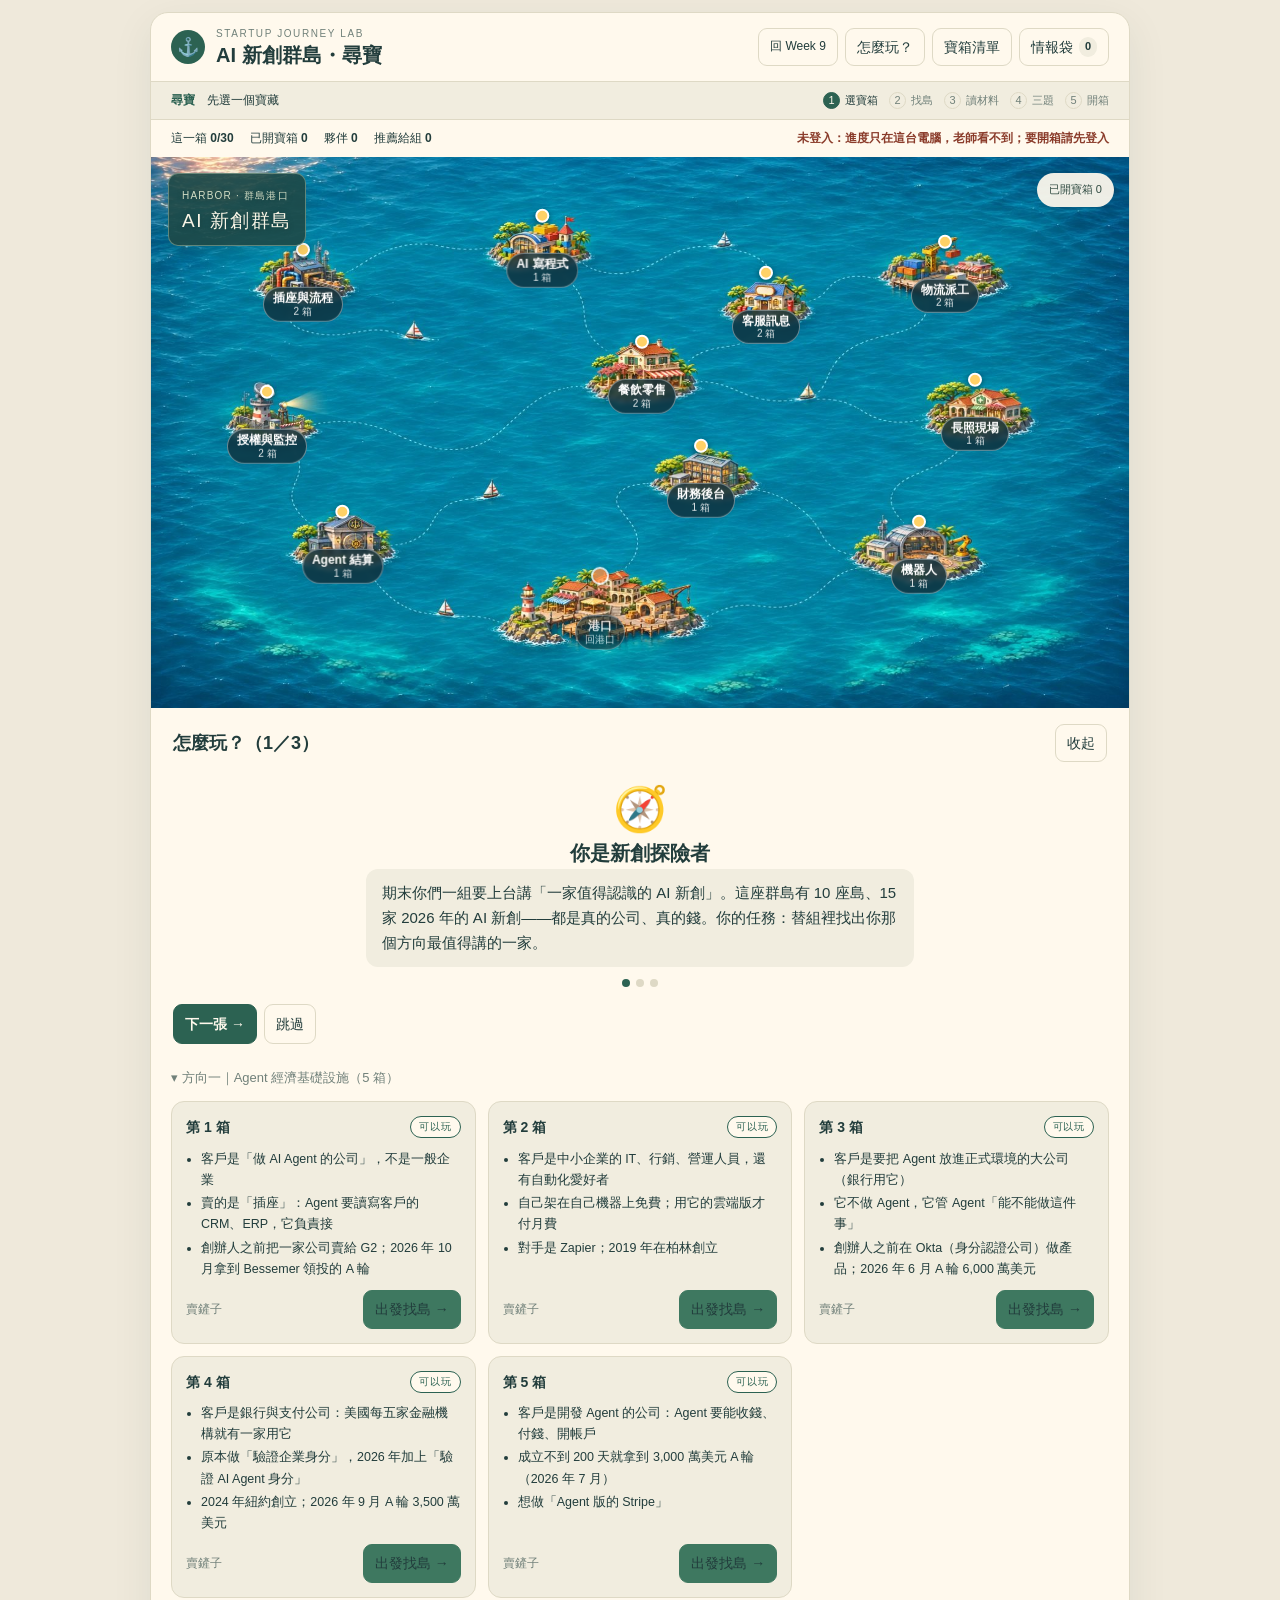
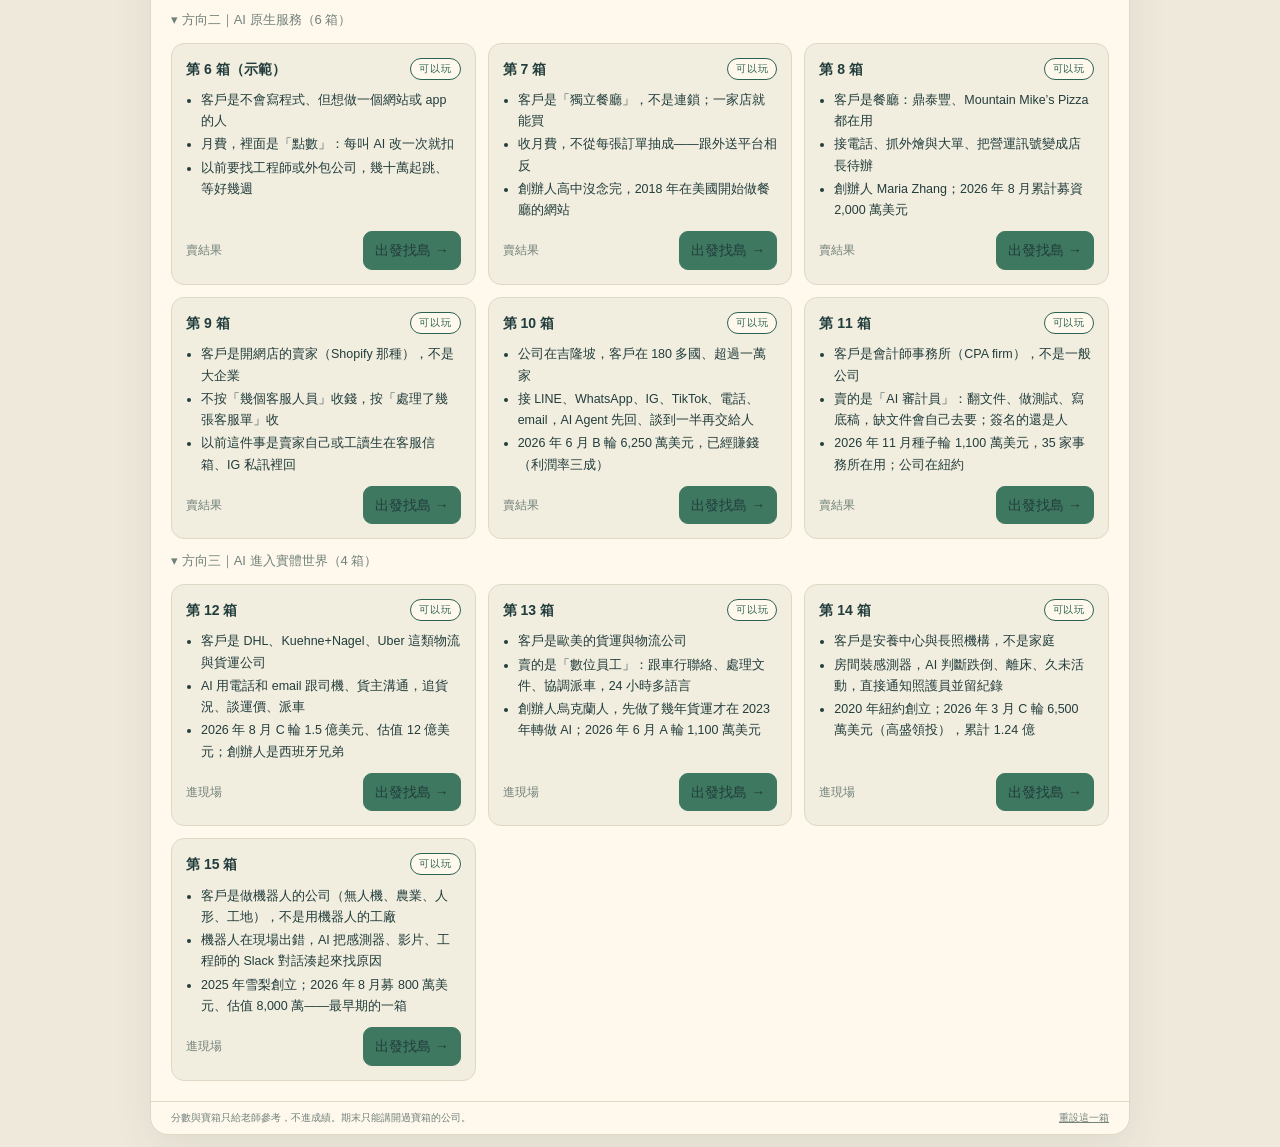
==== islands.html @ 1925f1ea "群島總覽：點島進入一島一景大圖，回海圖再顯示總覽 Co-Authored-By: Claude Fable 5.1 <noreply@anthropic.com> Claude-Session: ht" ====
<!doctype html><html lang="zh-Hant"><head><meta charset="utf-8"><meta name="viewport" content="width=device-width, initial-scale=1"><title>AI 新創群島｜尋寶</title><meta name="description" content="Startup Journey Lab · AI 新創群島尋寶：選寶藏、找島、研究一家公司、答對三題開箱">
<link rel="stylesheet" href="islands.css?v=20261114-map"></head>
<body>
<div id="harbor" data-speaker="student">
<div class="game">
 <header class="top"><div class="brand"><span class="seal">⚓</span><div><p class="eyebrow">STARTUP JOURNEY LAB</p><h1>AI 新創群島・尋寶</h1></div></div>
  <div class="top-actions"><a class="ui" href="week.html?week=9" id="back-week">回 Week 9</a><button type="button" class="ui" id="btn-intro">怎麼玩？</button><button type="button" class="ui" id="btn-hub">寶箱清單</button><button type="button" class="ui" id="btn-bag">情報袋 <b class="count" id="bag-count">0</b></button></div></header>
 <div class="journey"><span class="location" id="journey-loc"><b>尋寶</b>　先選一個寶藏</span><div class="steps" aria-label="任務進度" id="steps"><span data-step="0"><i>1</i>選寶箱</span><span data-step="1"><i>2</i>找島</span><span data-step="2"><i>3</i>讀材料</span><span data-step="3"><i>4</i>三題</span><span data-step="4"><i>5</i>開箱</span></div></div>
 <div class="score-strip"><span>這一箱 <b id="box-score">0/30</b></span><span>已開寶箱 <b id="opened-count">0</b></span><span>夥伴 <b id="pet-count">0</b></span><span>推薦給組 <b id="rep-count">0</b></span><span id="who"></span></div>

 <!-- 場景＋對話：所有視圖共用 -->
  <div class="stage" id="stage">
  <div class="scene" id="scene" aria-label="海島、三棟學習屋與可走動的角色">
   <img class="scenery" id="scenery" src="materials/islands/scene_island05.jpg" alt="木橋連接海島廣場，島上有店家、AI 探索站與研究屋。">
   <div class="overview" id="overview" hidden><img class="overview-art" src="materials/islands/map_overview.jpg?v=20261114" alt="群島總覽：港口與十座島"><div class="overview-pins" id="overview-pins"></div></div>
   <div class="chapter"><small id="chapter-small">CHAPTER 06</small><strong id="chapter-title">Owner</strong></div>
   <div class="mission-pill" id="mission">三題 0/3</div>
   <button type="button" class="place" data-destination="shop" style="left:39%;top:29%">店家<small>聽故事</small></button>
   <button type="button" class="place" data-destination="station" style="left:65.5%;top:23%">AI 探索站<small>深問・找碴</small></button>
   <button type="button" class="place" data-destination="house" style="left:84%;top:36%">Irene 研究屋<small>整理・三題</small></button>
   <div class="character npc-owner"><img class="npc-art" id="owner-art" src="materials/islands/npc_island05.png" alt="店家"><span class="marker" id="owner-marker">!</span></div>
   <div class="character npc-teacher" id="npc-teacher"><span class="sprite teacher"></span></div>
   <div class="character npc-robot"><span class="sprite robot"></span><span class="marker" id="robot-marker">?</span></div>
   <div class="character player" id="player"><span class="sprite student"></span><span class="marker">你</span></div>
   <button type="button" class="chest" id="chest" aria-label="寶箱"><span class="box"></span><span class="lid"></span><span class="lock"></span><span class="chest-label" id="chest-label">寶箱</span></button>
   <button type="button" id="island-pet" aria-label="查看夥伴" hidden><span class="pet-art"><span class="pet-cape"></span><img src="materials/islands/pet.svg" alt=""><span class="pet-star">✦</span></span><span id="pet-name"></span></button>
   <div class="toast" id="toast" hidden></div>
  </div>
  <section class="dialogue" id="dialogue" aria-label="角色對話與任務">
   <div class="portrait"><span class="sprite student" id="portrait"></span><img id="portrait-img" alt="" hidden></div>
   <div aria-live="polite"><div class="speaker-row"><p class="speaker" id="speaker">你 · 新創探險者</p><span class="role-chip" id="role-chip">探索筆記</span></div><h2 id="d-title"></h2><p class="speech" id="d-speech"></p><div class="choices" id="choices"></div></div>
   <aside class="journal"><b>探索足跡</b><ul><li data-clue="shop">聽店家故事</li><li data-clue="house">Irene 整理</li><li data-clue="station">AI 探索站</li></ul><button type="button" class="ui" id="btn-quiz">答三題</button></aside>
  </section>
  <section class="overlay" id="overlay" hidden></section>
  </div>

 <!-- 視圖 1：寶箱清單 -->
 <section id="view-hub" class="view">
  <div class="dir-tabs" id="dir-tabs"></div>
  <div class="treasures" id="treasures"></div>
 </section>

 <!-- 視圖 1b：逛島 -->
 <section id="view-browse" class="view" hidden>
  <div class="regions" id="browse-map"></div>
  <p class="fine">點一座島看住哪些公司。候選只能圈自己方向的公司，最多 2 家。</p>
 </section>

 <!-- 視圖 2：找島 -->
 <section id="view-find" class="view" hidden>
  <div class="find-head"><div><p class="eyebrow">線索卡</p><ul class="clue-list" id="find-clues"></ul></div><div class="irene-hint"><span class="sprite-mini teacher"></span><div><b>Irene 老師</b><p id="find-hint">這家公司在哪座島？想想它賣什麼、賣給誰。點一座島。</p></div></div></div>
  <div class="regions" id="find-map"></div>
  <p class="fine">猜錯不扣分，Irene 會給提示。</p>
 </section>

 <!-- 視圖 3：島上 -->
 <section id="view-island" class="view" hidden></section>

 <footer class="footer"><span id="foot-note">分數與寶箱只給老師參考，不進成績。期末只能講開過寶箱的公司。</span><button type="button" id="btn-reset">重設這一箱</button></footer>
</div>
</div>
<script src="config.js"></script>
<script type="module" src="islands.js?v=20261114-map2"></script>
</body></html>
---- islands.css ----
/* AI 新創群島・尋寶版。畫面沿用 11/8 Owner 島 demo（ChatGPT visualize 匯出）的版型與角色。 */
:root{color-scheme:light dark}
html,body{margin:0;background:light-dark(#efe9db,#17292a)}
body{padding:12px;font:14px/1.6 -apple-system,BlinkMacSystemFont,"PingFang TC","Noto Sans TC",sans-serif}
#harbor{--paper:light-dark(#fff9ed,#243b3b);--ink:light-dark(#223d3c,#f1eee1);--muted:light-dark(#71817a,#b2c3b7);--line:light-dark(#ded9c5,#516562);--green:light-dark(#2c6252,#9bceb2);--gold:light-dark(#a27330,#e1bf78);--wash:light-dark(#f1eddf,#304b47);--cast:url('materials/islands/cast.png');--dialog-accent:light-dark(#ba6a43,#e1ab82);color:var(--ink);max-width:980px;margin:0 auto}
#harbor *{box-sizing:border-box}#harbor h1,#harbor h2,#harbor h3,#harbor p{margin:0}#harbor button{font:inherit;color:inherit;cursor:pointer}#harbor button:focus-visible,#harbor a:focus-visible{outline:3px solid #e2ae56;outline-offset:3px}#harbor [hidden]{display:none!important}
#harbor[data-speaker="teacher"]{--dialog-accent:light-dark(#3e7860,#9bceb2)}#harbor[data-speaker="owner"]{--dialog-accent:light-dark(#a67b39,#e3bf7a)}#harbor[data-speaker="robot"]{--dialog-accent:light-dark(#177f91,#83d4df)}
.game{background:var(--paper);border-radius:18px;overflow:hidden;border:1px solid var(--line);box-shadow:0 12px 40px #173f3c14}
.top{display:flex;align-items:center;justify-content:space-between;gap:12px;padding:13px 20px;flex-wrap:wrap}
.brand{display:flex;gap:11px;align-items:center}.seal{width:34px;height:34px;background:var(--green);color:var(--paper);border-radius:50%;display:grid;place-items:center;font-size:18px}
.eyebrow{font-size:10px;letter-spacing:.16em;color:var(--muted)}h1{font-size:20px;line-height:1.3;font-weight:600}.top-actions{display:flex;align-items:center;gap:7px;flex-wrap:wrap}
.ui{border:1px solid var(--line);background:var(--paper);border-radius:9px;padding:7px 11px;display:inline-flex;align-items:center;justify-content:center;gap:6px;min-height:38px;font-size:12px;text-decoration:none;color:inherit}.ui.primary{background:var(--dialog-accent);color:var(--paper);border-color:var(--dialog-accent)}.ui:disabled{opacity:.5;cursor:default}.count{background:var(--wash);padding:1px 6px;border-radius:20px;font-size:11px}
.journey{display:flex;align-items:center;justify-content:space-between;gap:14px;padding:9px 20px;background:var(--wash);border-top:1px solid var(--line);border-bottom:1px solid var(--line);flex-wrap:wrap}.location{font-size:12px}.location b{font-weight:600;color:var(--green)}.steps{display:flex;gap:11px;font-size:11px;color:var(--muted);flex-wrap:wrap}.steps span{display:flex;align-items:center;gap:5px;white-space:nowrap}.steps i{width:17px;height:17px;border:1px solid var(--line);border-radius:50%;font-style:normal;text-align:center;line-height:15px}.steps .active{color:var(--ink)}.steps .active i,.steps .done i{background:var(--green);color:var(--paper);border-color:var(--green)}
.score-strip{display:flex;flex-wrap:wrap;gap:16px;padding:9px 20px;font-size:12px}
.view{padding:0}.lead{padding:16px 20px 6px;font-size:13px;color:var(--ink)}.fine{font-size:12px;color:var(--muted);line-height:1.6;padding:6px 20px 14px}
/* 寶箱清單 */
.dir-tabs{display:flex;gap:8px;padding:8px 20px;flex-wrap:wrap}.dir-tabs button{border:1px solid var(--line);background:var(--paper);border-radius:20px;padding:6px 12px;font-size:12px}.dir-tabs button[aria-pressed=true]{background:var(--green);color:var(--paper);border-color:var(--green)}
.treasures{display:grid;grid-template-columns:repeat(auto-fill,minmax(260px,1fr));gap:12px;padding:8px 20px 20px}
.treasure{border:1px solid var(--line);border-radius:13px;padding:14px;background:var(--wash);display:flex;flex-direction:column;gap:8px;min-width:0}.treasure.opened{border-color:var(--gold);background:linear-gradient(145deg,var(--paper),var(--wash))}.treasure.locked{opacity:.6}
.treasure .t-head{display:flex;justify-content:space-between;align-items:center;gap:8px}.treasure .t-head b{font-size:14px}.treasure .badge{font-size:10px;letter-spacing:.08em;padding:2px 8px;border-radius:12px;background:var(--paper);border:1px solid var(--line);white-space:nowrap}.treasure .badge.gold{color:var(--gold);border-color:var(--gold)}
.clue-list{margin:0;padding-left:1.2em;font-size:12.5px;line-height:1.7}.clue-list li{margin:2px 0}
.treasure .t-foot{display:flex;justify-content:space-between;align-items:center;gap:8px;margin-top:auto}.treasure .t-foot small{color:var(--muted)}
/* 找島 */
.find-head{display:grid;grid-template-columns:1fr 1fr;gap:16px;padding:16px 20px 4px}.irene-hint{display:flex;gap:10px;align-items:flex-start;background:var(--wash);border:1px solid var(--line);border-radius:12px;padding:10px 12px;font-size:12.5px}.irene-hint b{color:var(--green);font-size:12px}
.sprite-mini{display:block;width:42px;height:56px;flex-shrink:0;background-image:var(--cast);background-size:400% 100%;background-repeat:no-repeat}.sprite-mini.teacher{background-position:33.333% 0}
.regions{display:grid;grid-template-columns:repeat(3,minmax(0,1fr));gap:12px;padding:12px 20px}.region{background:var(--wash);border:1px solid var(--line);border-radius:11px;padding:12px}.region.mine{border:2px solid var(--green)}.region b{font-size:11px;color:var(--muted)}.region h3{font-size:14px;margin:4px 0 8px}
.island-btn{display:block;width:100%;text-align:left;border:1px solid var(--line);background:var(--paper);border-radius:9px;padding:8px 10px;margin:6px 0;font-size:12.5px}.island-btn small{display:block;color:var(--muted);font-size:11px}.island-btn.wrong{opacity:.4;text-decoration:line-through}.island-btn.candidate{border:2px solid var(--gold)}
/* 島上場景（沿用 demo） */
.scene{position:relative;aspect-ratio:1672/941;background:#438f9c;isolation:isolate;overflow:hidden}.scenery{display:block;width:100%;height:100%;object-fit:fill;pointer-events:none}.scene:after{content:"";position:absolute;inset:0;box-shadow:inset 0 -25px 35px #133c3e32;pointer-events:none;z-index:2}
.chapter{position:absolute;left:17px;top:16px;z-index:3;color:#f9f5e6;text-shadow:0 1px 5px #183e3d;background:#1e4947e8;border:1px solid #c9dbbc66;border-radius:10px;padding:9px 13px;max-width:230px;box-shadow:0 5px 16px #143c392d}.chapter small{font-size:10px;letter-spacing:.12em;color:#d2ddc5}.chapter strong{display:block;font-size:19px;letter-spacing:.08em;font-weight:500}
.mission-pill{position:absolute;right:15px;top:16px;background:#fff9edee;color:#304b42;border-radius:24px;box-shadow:0 3px 12px #163c3a30;padding:8px 12px;font-size:11px;z-index:3}
.place{position:absolute;z-index:4;transform:translate(-50%,-50%);border:1px solid #e5d8b0;background:#fff9edf5;color:#304a3f;border-radius:8px;padding:5px 9px;box-shadow:0 3px 0 #7563466b,0 6px 12px #2d483e22;font-size:12px;white-space:nowrap;min-height:34px}.place small{display:block;font-size:9px;letter-spacing:.05em;opacity:.7}.place.visited:before{content:'✓ ';color:#34734e}.place:hover{background:#fff;transform:translate(-50%,-53%)}
.sprite{background-image:var(--cast);background-size:400% 100%;background-repeat:no-repeat;display:block;aspect-ratio:0.75;filter:drop-shadow(0 2px 1px #223f3d44)}.student{background-position:0% 0}.teacher{background-position:33.333% 0}.owner{background-position:66.666% 0}.robot{background-position:100% 0}
.character{position:absolute;width:clamp(35px,6.7%,75px);transform:translate(-50%,-94%);z-index:5;pointer-events:none}.character:before{content:"";position:absolute;left:25%;right:25%;height:8%;bottom:0;border-radius:50%;background:#253e3540;filter:blur(2px)}.character .sprite{position:relative}.player{left:11%;top:84%;z-index:7}.marker{position:absolute;top:-13px;left:50%;transform:translateX(-50%);background:#fff7d7;border:1px solid #d6a858;color:#74521e;font-size:10px;font-weight:600;border-radius:50%;width:19px;height:19px;text-align:center;line-height:17px}.player .marker{background:#e0714e;border-color:#ffe7ce;color:white;font-size:9px}
.npc-owner{left:47%;top:46.5%}.npc-teacher{left:85%;top:52%}.npc-robot{left:63%;top:43%}
.walking .sprite{animation:harbor-step .2s alternate infinite}.walking:before{animation:harbor-shadow .2s alternate infinite}@keyframes harbor-step{to{transform:translateY(-3px) rotate(3deg)}}@keyframes harbor-shadow{to{transform:scaleX(.75)}}
.chest{position:absolute;left:53%;top:68%;transform:translate(-50%,-50%);z-index:6;background:none;border:0;padding:15px 7px 5px;width:67px;height:65px;color:#46311f}.box{display:block;position:absolute;left:15px;top:24px;width:40px;height:25px;background:linear-gradient(90deg,#80613d 13%,#d6ad61 14% 20%,#9b6d3b 21% 79%,#e1b969 80% 86%,#795536 87%);border:2px solid #634729;border-radius:3px;box-shadow:0 4px 1px #193a3a44}.lid{position:absolute;left:15px;top:12px;width:40px;height:17px;border:2px solid #634729;background:linear-gradient(90deg,#a07945 12%,#e4bd6d 13% 21%,#be9558 22% 79%,#e4bd6d 80% 88%,#a07945 89%);border-radius:10px 10px 2px 2px;transform-origin:50% 100%;transition:transform .5s,top .5s}.lock{position:absolute;left:31px;top:25px;width:9px;height:11px;background:#e7c679;border:1px solid #74511e;border-radius:2px;z-index:2}.chest-label{position:absolute;top:54px;left:50%;transform:translateX(-50%);white-space:nowrap;color:#233e35;background:#fff6dfed;padding:2px 7px;border-radius:6px;font-size:10px}.chest.ready:before{content:'✦';position:absolute;left:26px;top:-11px;color:#fff0b0;text-shadow:0 0 15px #fff4b1;font-size:25px}.chest.open .lid{transform:rotateX(-55deg) rotate(-12deg);top:3px}.chest.open .box{box-shadow:0 -8px 20px #fff2a5,0 4px 1px #193a3a44}
.toast{position:absolute;bottom:12px;left:50%;transform:translateX(-50%);z-index:10;background:#163f3de8;color:#fff8e9;border:1px solid #e5d59a66;border-radius:24px;padding:7px 15px;font-size:12px;max-width:85%;text-align:center;pointer-events:none}
#island-pet{position:absolute;left:35%;top:56%;width:72px;transform:translate(-50%,-50%);z-index:8;border:0;background:transparent;padding:0}.pet-art{display:block;width:100%;aspect-ratio:220/240;position:relative;isolation:isolate}.pet-art img{width:100%;height:100%;position:relative}.pet-cape{display:none;position:absolute;inset:37% 8% 5%;background:#1d8c9c;clip-path:polygon(35% 0,65% 0,100% 100%,50% 84%,0 100%);z-index:-1}.pet-star{display:none;position:absolute;top:0;right:0;color:#b77b16;font-size:30px}.evolved .pet-cape,.evolved .pet-star{display:block}#pet-name{display:block;background:var(--paper);color:var(--ink);font-size:11px;border-radius:8px;padding:3px;white-space:nowrap}
.dialogue{display:grid;grid-template-columns:93px minmax(0,1fr) 155px;gap:17px;padding:18px 22px 16px;min-height:195px;position:relative;background:radial-gradient(ellipse at 0 0,color-mix(in srgb,var(--dialog-accent) 7%,transparent),transparent 65%),var(--paper)}.dialogue:before{content:"";position:absolute;left:0;right:0;top:0;height:3px;background:linear-gradient(90deg,var(--dialog-accent),color-mix(in srgb,var(--dialog-accent) 35%,var(--paper)) 52%,var(--line))}
.portrait{border:1px solid color-mix(in srgb,var(--dialog-accent) 38%,var(--line));border-radius:13px;height:126px;overflow:hidden;position:relative;background:linear-gradient(145deg,color-mix(in srgb,var(--dialog-accent) 12%,var(--paper)),var(--wash))}.portrait .sprite{position:absolute;width:105px;height:140px;bottom:-14px;left:-6px}
.speaker-row{display:flex;flex-wrap:wrap;align-items:center;justify-content:space-between;gap:5px 10px;margin-bottom:7px}.speaker{font-size:11px;letter-spacing:.07em;color:var(--dialog-accent)}.role-chip{display:inline-flex;align-items:center;gap:5px;font-size:10px;letter-spacing:.08em;color:var(--dialog-accent);border:1px solid color-mix(in srgb,var(--dialog-accent) 30%,var(--paper));padding:2px 7px;border-radius:5px;background:var(--paper)}.role-chip:before{content:"";width:5px;height:5px;border-radius:50%;background:var(--dialog-accent)}
.dialogue h2{font-size:18px;line-height:1.4;font-weight:600;margin-bottom:7px}.speech{font-size:13px;line-height:1.75;min-height:44px;border-left:2px solid color-mix(in srgb,var(--dialog-accent) 45%,var(--paper));padding:7px 11px;background:color-mix(in srgb,var(--dialog-accent) 4%,var(--paper));border-radius:0 7px 7px 0;white-space:pre-line}.choices{display:flex;flex-wrap:wrap;gap:7px;margin-top:11px}.choices .ui{justify-content:flex-start;text-align:left;min-height:40px}
.journal{border-left:1px solid var(--line);padding-left:14px;align-self:stretch;font-size:11px;color:var(--muted)}.journal b{font-size:12px;color:var(--ink);font-weight:500}.journal ul{padding:0;list-style:none;margin:9px 0 12px}.journal li{margin:7px 0;display:flex;gap:6px}.journal li:before{content:'○';color:var(--muted)}.journal li.done{color:var(--green)}.journal li.done:before{content:'✓'}
.footer{display:flex;justify-content:space-between;gap:10px;padding:8px 20px;border-top:1px solid var(--line);font-size:10px;color:var(--muted);flex-wrap:wrap}.footer button{font:inherit;border:0;background:none;color:var(--muted);text-decoration:underline;padding:0}
.overlay{background:var(--paper);border-top:1px solid var(--line);padding:20px 24px}.overlay-head{display:flex;align-items:center;justify-content:space-between;gap:12px;margin-bottom:15px}.overlay h2{font-size:18px;font-weight:600}.overlay h3{font-size:15px;margin:10px 0 6px}.overlay label{display:block;margin:12px 0 6px;font-size:13px}.overlay textarea,.overlay input[type=url],.overlay input[type=text]{box-sizing:border-box;width:100%;font:inherit;font-size:16px;padding:10px;border:1px solid var(--line);border-radius:10px;background:var(--paper);color:var(--ink)}.overlay textarea{min-height:80px}
.opts{display:grid;gap:8px;margin:10px 0}.opt{text-align:left;border:1px solid var(--line);background:var(--wash);border-radius:10px;padding:10px 12px;font-size:13.5px}.opt:hover{border-color:var(--green)}.opt[aria-pressed=true]{border:2px solid var(--green)}.opt.wrong{opacity:.45;text-decoration:line-through}
.src-links{display:flex;flex-wrap:wrap;gap:7px;margin:6px 0}
.reward-card{max-width:620px;margin:0 auto;border:1px solid var(--gold);border-radius:15px;padding:22px;background:linear-gradient(145deg,var(--paper),var(--wash));box-shadow:0 5px 20px #23433412}.reward-heading{display:flex;align-items:center;gap:12px;margin-bottom:14px}.reward-emblem{font-size:25px;color:var(--gold);width:42px;height:42px;border-radius:50%;border:1px solid var(--gold);text-align:center;line-height:40px}.reward-card small{font-size:10px;letter-spacing:.13em;color:var(--gold)}.reward-card h3{font-size:20px;font-weight:600;margin:0}
.facts{display:grid;grid-template-columns:90px minmax(0,1fr);font-size:13px;gap:9px 14px;margin:0}.facts dt{color:var(--muted)}.facts dd{margin:0}
.wow{margin:12px 0;padding:12px 14px;border-radius:12px;background:var(--wash);border:1px dashed var(--gold)}.wow b{display:block;font-size:22px;color:var(--gold)}
.companion-card{display:flex;align-items:center;gap:18px;padding:15px;background:var(--wash);border-radius:16px;margin:12px 0}.companion-card .pet-art{width:120px;flex-shrink:0}
.burst{position:absolute;left:53%;top:65%;width:10px;height:10px;pointer-events:none;z-index:8}.burst i{position:absolute;width:7px;height:7px;border-radius:1px;background:#ffe0a0;animation:harbor-confetti .9s ease-out forwards;transform:rotate(45deg)}@keyframes harbor-confetti{to{transform:translate(var(--dx),var(--dy)) rotate(200deg);opacity:0}}
.err{color:#b23b2a;font-size:12.5px;margin:6px 0}
@media(max-width:650px){.top{padding:11px 13px}.seal{display:none}.top-actions .ui{padding:6px 8px;font-size:11px}h1{font-size:18px}.journey{padding:8px 13px}.find-head{grid-template-columns:1fr;padding:12px 13px 4px}.regions{grid-template-columns:1fr;padding:8px 13px}.treasures{padding:8px 13px 16px}.lead,.fine,.dir-tabs{padding-left:13px;padding-right:13px}.chapter{left:9px;top:8px;padding:5px 8px;max-width:160px}.chapter strong{font-size:14px}.chapter small{font-size:8px}.mission-pill{right:8px;top:8px;font-size:10px;padding:5px 8px}.place{padding:3px 6px;font-size:10px;min-height:30px}.place small{display:none}.character{width:8%}.chest{transform:translate(-50%,-50%) scale(.8)}.dialogue{padding:14px;grid-template-columns:64px minmax(0,1fr);gap:12px}.portrait{height:95px}.portrait .sprite{width:78px;height:104px;left:-7px;bottom:-8px}.journal{grid-column:1/-1;display:flex;align-items:center;gap:12px;border-left:0;border-top:1px solid var(--line);padding:9px 0 0;flex-wrap:wrap}.journal ul{display:flex;gap:10px;margin:0;flex-wrap:wrap}.journal .ui{margin-left:auto}.dialogue h2{font-size:16px}.scene{aspect-ratio:1.5}#island-pet{width:58px}.score-strip{gap:9px;padding:8px 13px;font-size:11px}.overlay{padding:14px}.footer{padding:8px 13px}}
@media(max-width:390px){.location{font-size:11px}.mission-pill{top:auto;bottom:6px;left:9px;right:auto}.chapter strong{font-size:13px}.chapter small{display:none}.choices{flex-direction:column}.dialogue{grid-template-columns:45px minmax(0,1fr)}.portrait{height:75px}.portrait .sprite{width:60px;height:80px;left:-8px}.scene{aspect-ratio:1.3}.npc-robot{top:45%}.companion-card{flex-direction:column}}
@media(prefers-reduced-motion:reduce){.walking .sprite,.walking:before,.burst i{animation:none}.lid{transition:none}}

/* 港口模式（寶箱清單／找島）：島上元素藏起來，只留 Irene 與你 */
#harbor.port .place,#harbor.port .chest,#harbor.port .npc-owner,#harbor.port .npc-robot,#harbor.port #island-pet,#harbor.port .journal{display:none!important}
#harbor.port .dialogue{grid-template-columns:93px minmax(0,1fr)}
#harbor.port .npc-teacher{left:60%;top:60%;width:clamp(42px,8%,90px)}#harbor.port .player{left:30%;top:72%}

.t-section{grid-column:1/-1;font-size:13px;color:var(--muted);margin:6px 0 0;font-weight:500}.t-section.collapsed:before{content:'▸ '}.t-section:not(.collapsed):before{content:'▾ '}
.t-wrap{grid-column:1/-1;display:grid;grid-template-columns:repeat(auto-fill,minmax(260px,1fr));gap:12px}
.treasure .badge.go{color:var(--green);border-color:var(--green)}
#harbor .choices .primary{background:var(--green);border-color:var(--green);color:var(--paper);font-weight:600}

/* 對話框與三題同一個位置：開 overlay 時對話框收起，島不動 */
#harbor .overlay{border-top:0;padding:16px 22px}
#harbor:has(#overlay:not([hidden])) #dialogue{display:none}
@media(max-width:650px){.scene{position:sticky;top:0;z-index:20;box-shadow:0 6px 18px #10303040}}

.who{margin-left:auto;font-size:12px;opacity:.8}.who.warn{color:#8a3b2a;opacity:1;font-weight:600}

.rep-btn.is-rep{background:#2f6f86;color:#fff;border-color:#2f6f86}.rep-summary{font-weight:600;color:#3a2b1a}

/* 2026-11-11 美術接入：NPC 站立圖、對話頭像、夥伴 Lv1/Lv2 */
.npc-owner{width:clamp(44px,8.2%,92px)}.npc-art{display:block;width:100%;height:auto;position:relative;filter:drop-shadow(0 2px 2px #223f3d55)}
.portrait #portrait-img{position:absolute;width:150%;height:auto;left:-25%;top:-5%}
.pet-art.real{aspect-ratio:1}.pet-art.real img{object-fit:contain;filter:drop-shadow(0 2px 2px #223f3d55)}.pet-art.real .pet-cape{display:none}.pet-art.real.evolved .pet-star{display:block;font-size:22px;top:-6px;right:-4px}
#island-pet{width:clamp(48px,7.5%,84px)}
.bag-pet{width:52px;height:52px;object-fit:contain;flex-shrink:0;background:var(--wash);border-radius:12px;padding:3px}
@media(max-width:650px){.npc-owner{width:clamp(40px,9%,70px)}#island-pet{width:clamp(44px,9%,64px)}}
@media(max-width:390px){.portrait #portrait-img{width:170%;left:-35%;top:-4%}}

/* 開場三張卡 */
.intro-card{max-width:560px;margin:0 auto;text-align:center;padding:10px 6px 4px}.intro-icon{font-size:44px;line-height:1;margin-bottom:6px}.intro-card h3{margin:0 0 8px;font-size:20px}.intro-body{white-space:pre-line;text-align:left;font-size:15px;line-height:1.65;background:var(--wash);border-radius:12px;padding:12px 16px;margin:0}
.intro-dots{display:flex;justify-content:center;gap:6px;margin:12px 0 2px}.intro-dots i{width:8px;height:8px;border-radius:50%;background:var(--line);display:block}.intro-dots i.on{background:var(--green)}

/* 群島總覽（港口／逛島／找島時蓋在場景上；一島一景時隱藏） */
.overview{position:absolute;inset:0;z-index:3}.overview-art{display:block;width:100%;height:100%;object-fit:fill}
.overview-pins{position:absolute;inset:0}
#harbor .ov-pin{position:absolute;transform:translate(-50%,-50%);display:flex;flex-direction:column;align-items:center;gap:30px;background:none;border:0;padding:0;cursor:pointer;font:inherit;color:#fff}
#harbor .ov-pin .ov-dot{width:14px;height:14px;border-radius:50%;background:#ffd166;border:2px solid #fff;box-shadow:0 2px 6px #0007;flex:none}
#harbor .ov-pin .ov-label{background:#0f2f3acc;border:1px solid #ffffff66;border-radius:999px;padding:3px 9px;font-size:12px;font-weight:700;white-space:nowrap;line-height:1.2;color:#fff;backdrop-filter:blur(2px)}
#harbor .ov-pin .ov-label small{display:block;font-weight:500;font-size:10px;opacity:.9;color:#fff}
#harbor .ov-pin.mine .ov-dot{background:#4ade80}#harbor .ov-pin.mine .ov-label{border-color:#4ade80}
#harbor .ov-pin.done .ov-dot{background:#9ad3ff}
#harbor .ov-pin.harbor .ov-dot{width:18px;height:18px;background:#ff8c42}
#harbor .ov-pin:hover .ov-label,#harbor .ov-pin:focus-visible .ov-label{background:#0f2f3a}
#harbor .ov-pin[disabled]{cursor:default;opacity:.8}
#harbor .ov-pin.hot .ov-dot{animation:ovpulse 1.4s ease-in-out infinite}
#harbor .ov-pin.wrong{opacity:.45}#harbor .ov-pin.wrong .ov-label{text-decoration:line-through}
@keyframes ovpulse{0%,100%{box-shadow:0 0 0 0 #ffd16688}50%{box-shadow:0 0 0 8px #ffd16600}}
#harbor.port .character.player,#harbor.port .npc-teacher{display:none!important}
@media(max-width:650px){#harbor .ov-pin{gap:16px}#harbor .ov-pin .ov-label{font-size:10px;padding:2px 6px}#harbor .ov-pin .ov-label small{display:none}#harbor .ov-pin .ov-dot{width:11px;height:11px}}
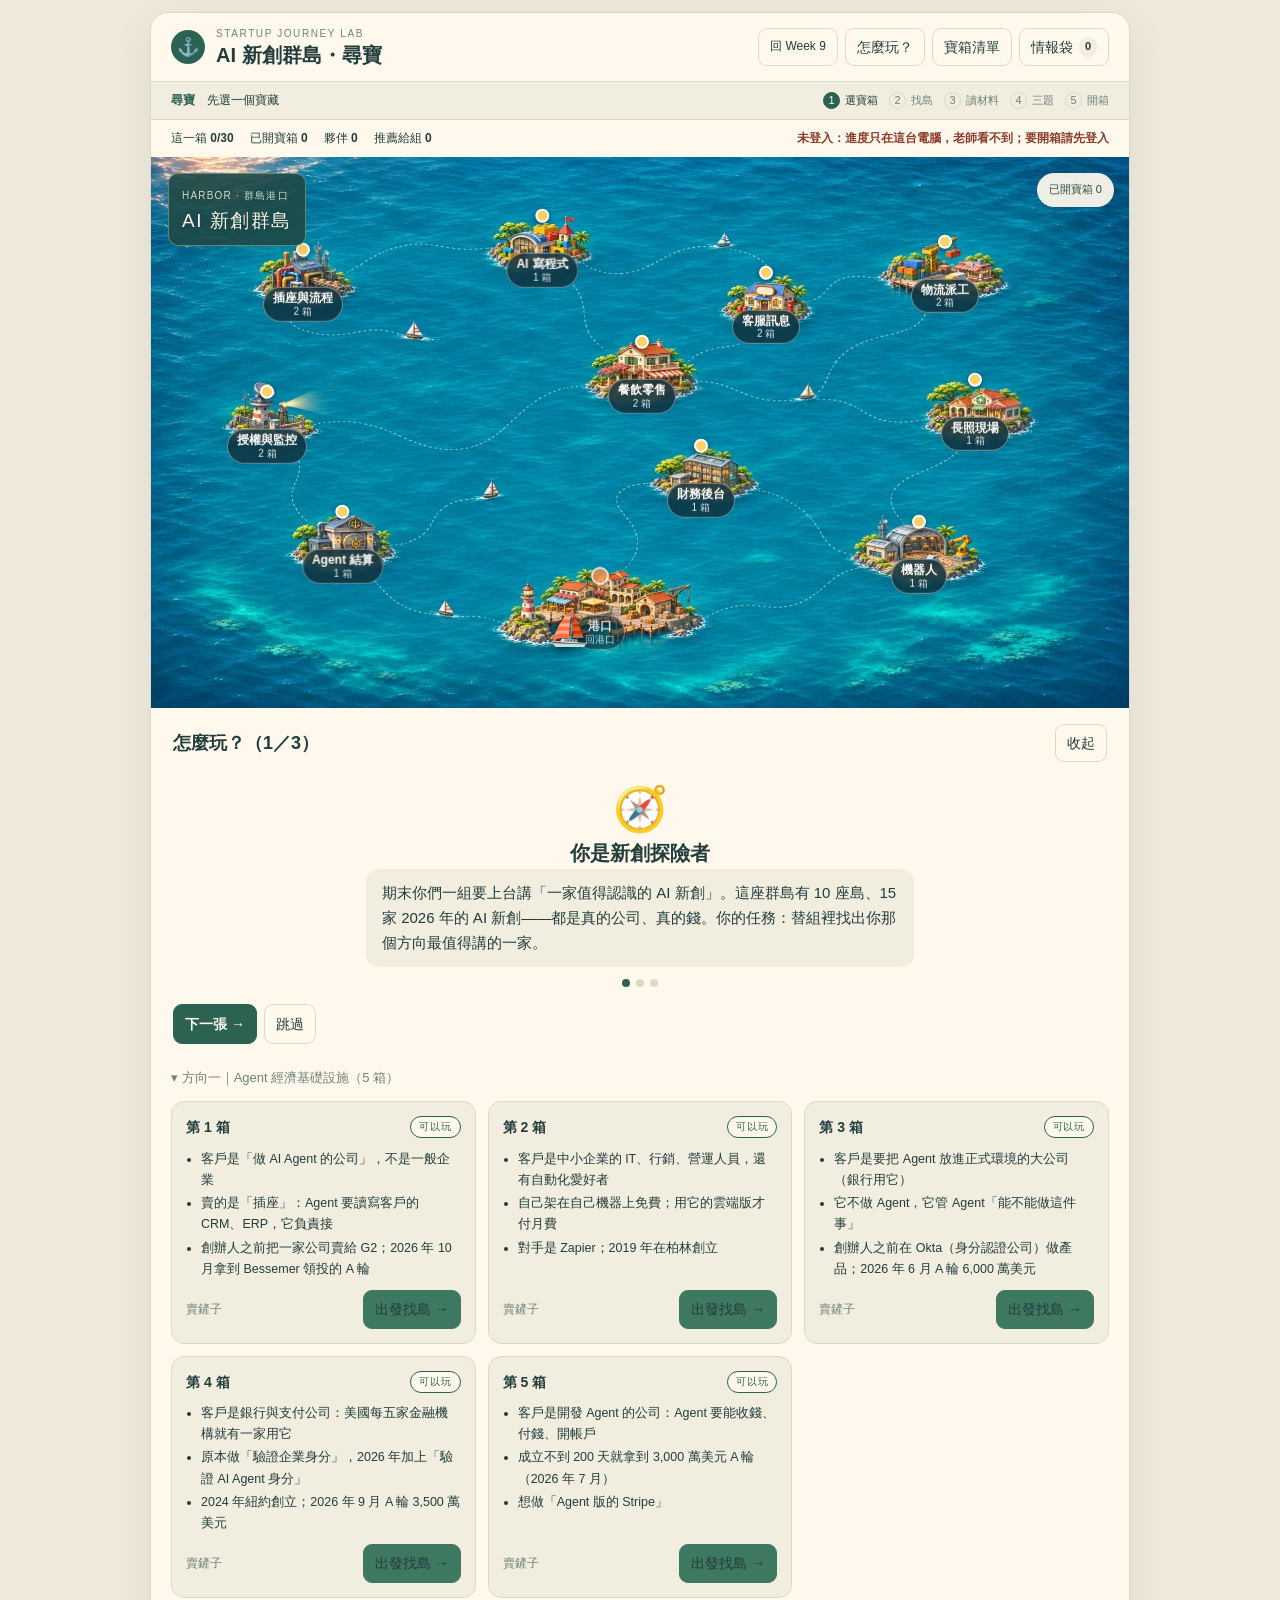
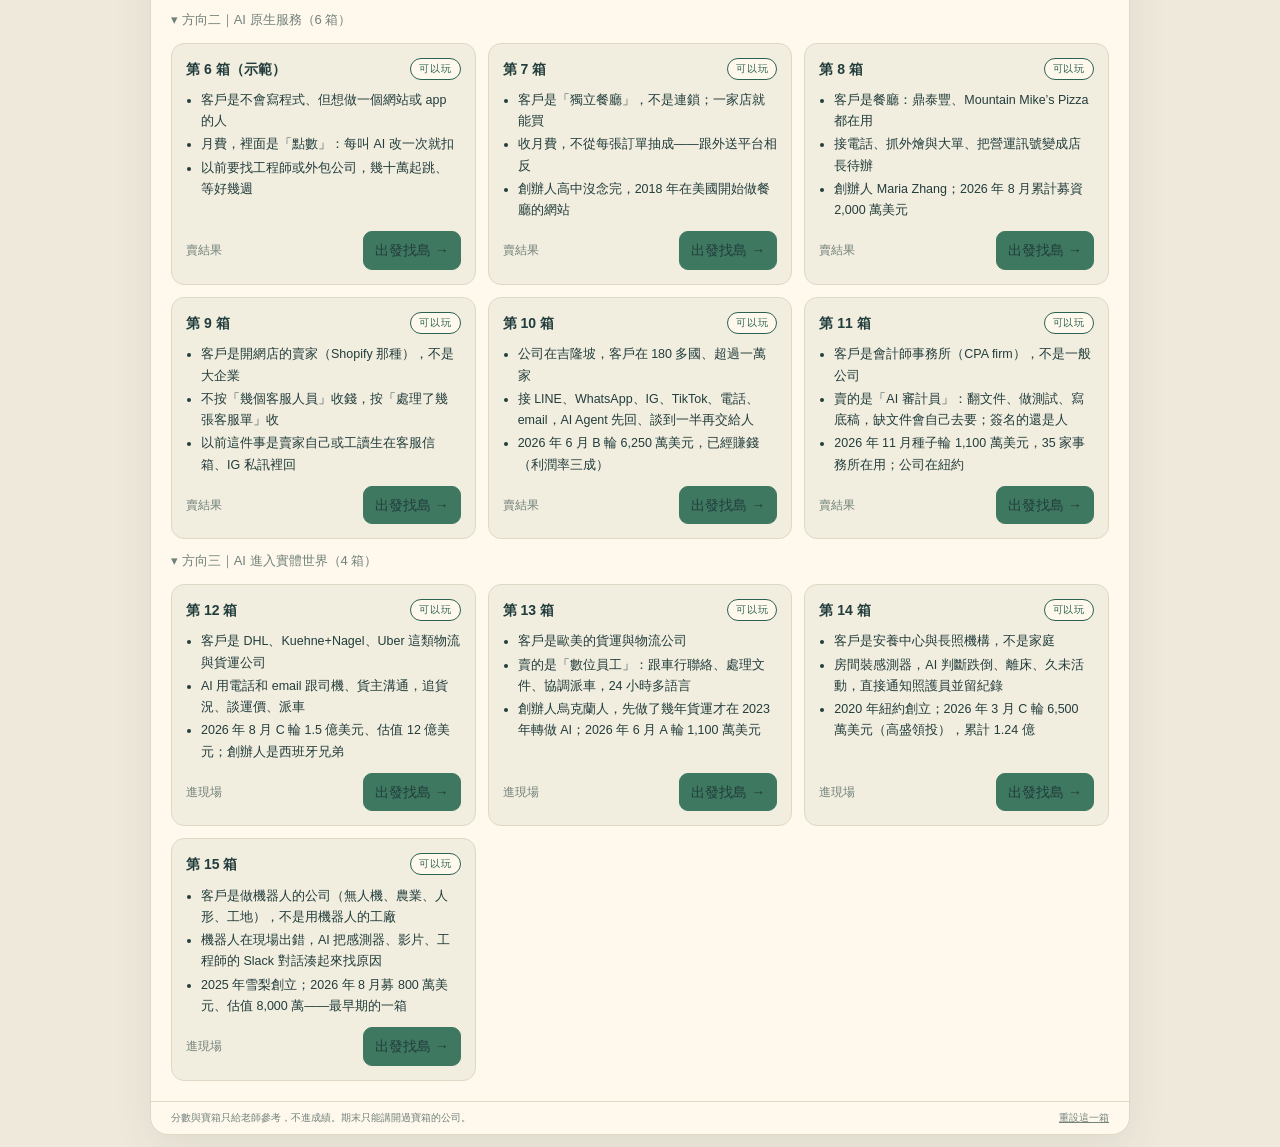
==== commit 97dd43d5: "群島小船：點島先開船過去再登島，島上可「航向別的島」 Co-Authored-By: Claude Fable 5.1 <noreply@anthropic.com> Claude-Session: " ====
--- a/islands.html
+++ b/islands.html
@@ -1,5 +1,5 @@
 <!doctype html><html lang="zh-Hant"><head><meta charset="utf-8"><meta name="viewport" content="width=device-width, initial-scale=1"><title>AI 新創群島｜尋寶</title><meta name="description" content="Startup Journey Lab · AI 新創群島尋寶：選寶藏、找島、研究一家公司、答對三題開箱">
-<link rel="stylesheet" href="islands.css?v=20261114-map"></head>
+<link rel="stylesheet" href="islands.css?v=20261114-boat"></head>
 <body>
 <div id="harbor" data-speaker="student">
 <div class="game">
@@ -60,5 +60,5 @@
 </div>
 </div>
 <script src="config.js"></script>
-<script type="module" src="islands.js?v=20261114-map2"></script>
+<script type="module" src="islands.js?v=20261114-boat"></script>
 </body></html>
--- a/islands.css
+++ b/islands.css
@@ -104,4 +104,12 @@
 #harbor .ov-pin.wrong{opacity:.45}#harbor .ov-pin.wrong .ov-label{text-decoration:line-through}
 @keyframes ovpulse{0%,100%{box-shadow:0 0 0 0 #ffd16688}50%{box-shadow:0 0 0 8px #ffd16600}}
 #harbor.port .character.player,#harbor.port .npc-teacher{display:none!important}
+#harbor .ov-boat{position:absolute;z-index:4;transform:translate(-50%,-50%);font-size:34px;line-height:1;filter:drop-shadow(0 3px 4px #0009);pointer-events:none;transition:left 1.1s ease-in-out,top 1.1s ease-in-out;animation:ovbob 1.8s ease-in-out infinite}
+#harbor .ov-boat.flip{transform:translate(-50%,-50%) scaleX(-1)}
+#harbor .ov-boat.sailing{animation:ovsail .5s ease-in-out infinite}
+#harbor .overview.sailing .ov-pin{pointer-events:none}
+@keyframes ovbob{0%,100%{margin-top:0}50%{margin-top:-3px}}
+@keyframes ovsail{0%,100%{margin-top:0;rotate:-4deg}50%{margin-top:-4px;rotate:4deg}}
+@media(prefers-reduced-motion:reduce){#harbor .ov-boat{transition:none;animation:none}}
+@media(max-width:650px){#harbor .ov-boat{font-size:24px}}
 @media(max-width:650px){#harbor .ov-pin{gap:16px}#harbor .ov-pin .ov-label{font-size:10px;padding:2px 6px}#harbor .ov-pin .ov-label small{display:none}#harbor .ov-pin .ov-dot{width:11px;height:11px}}
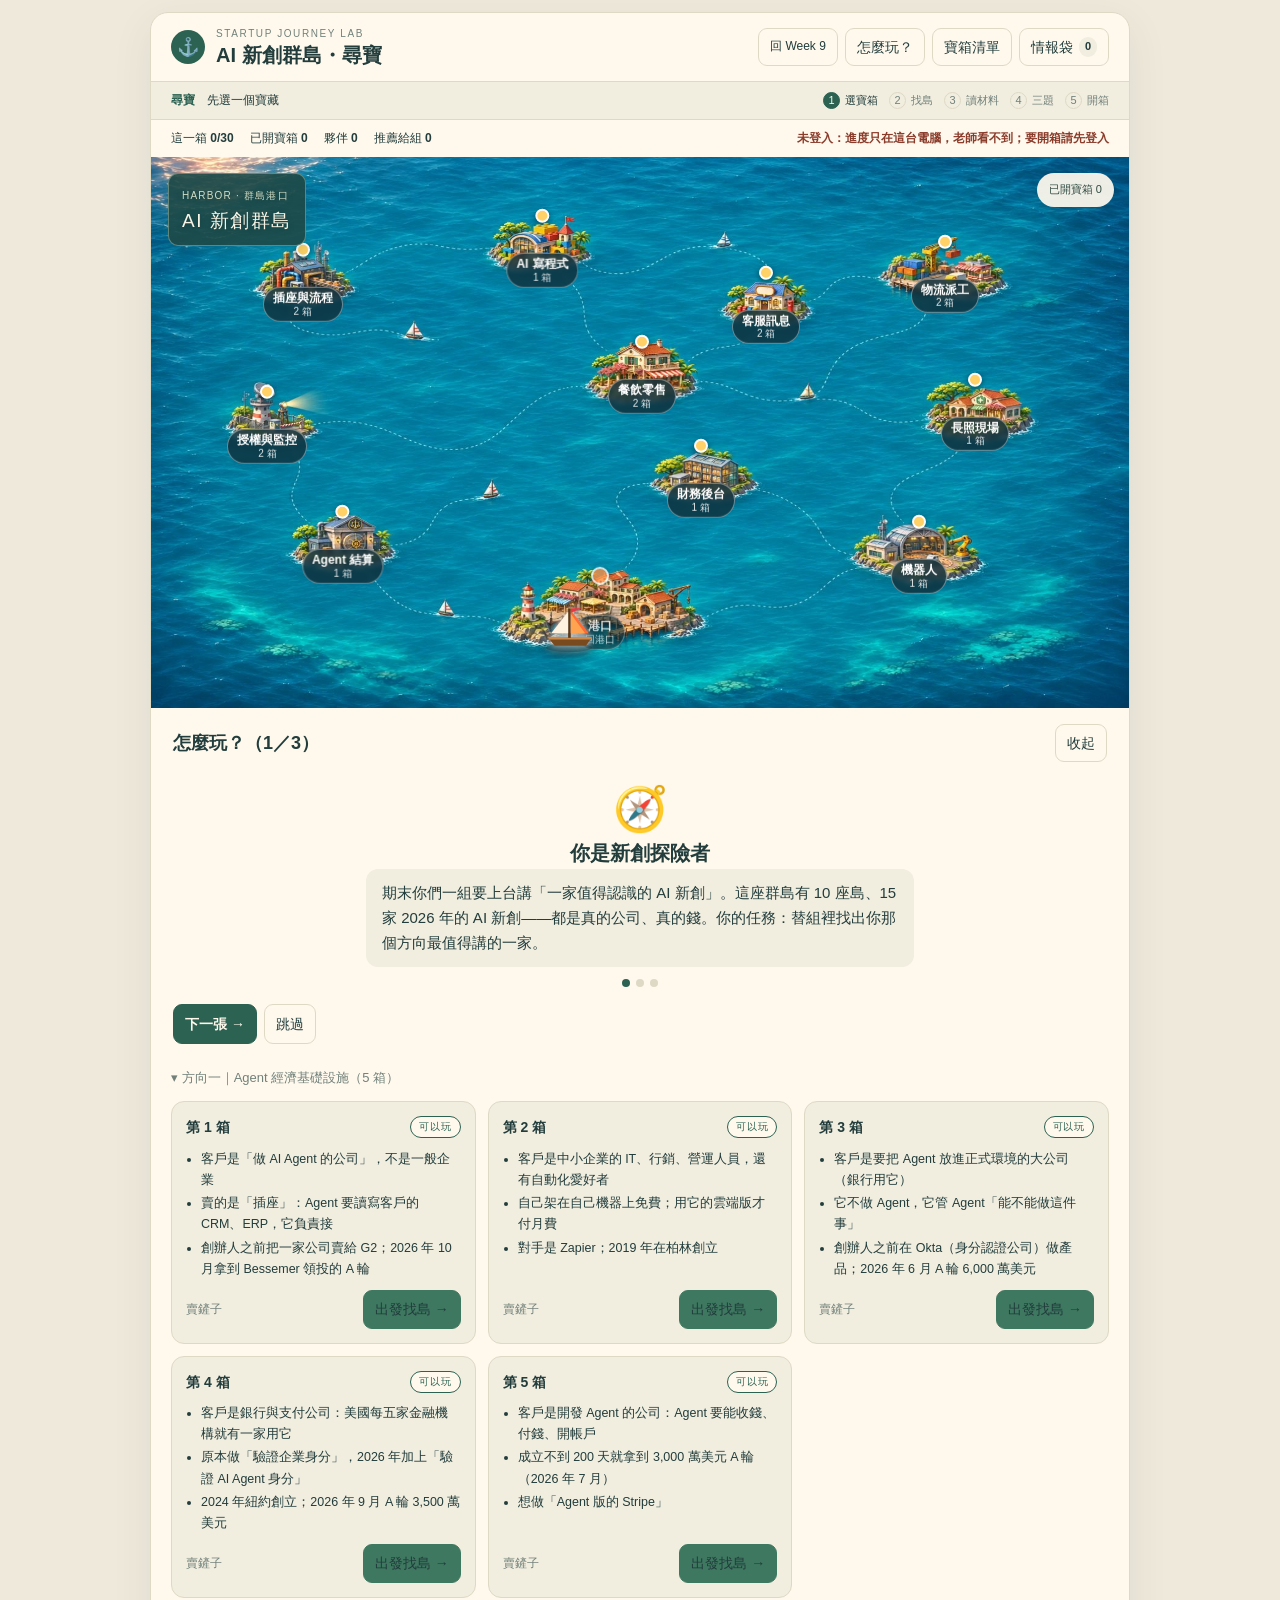
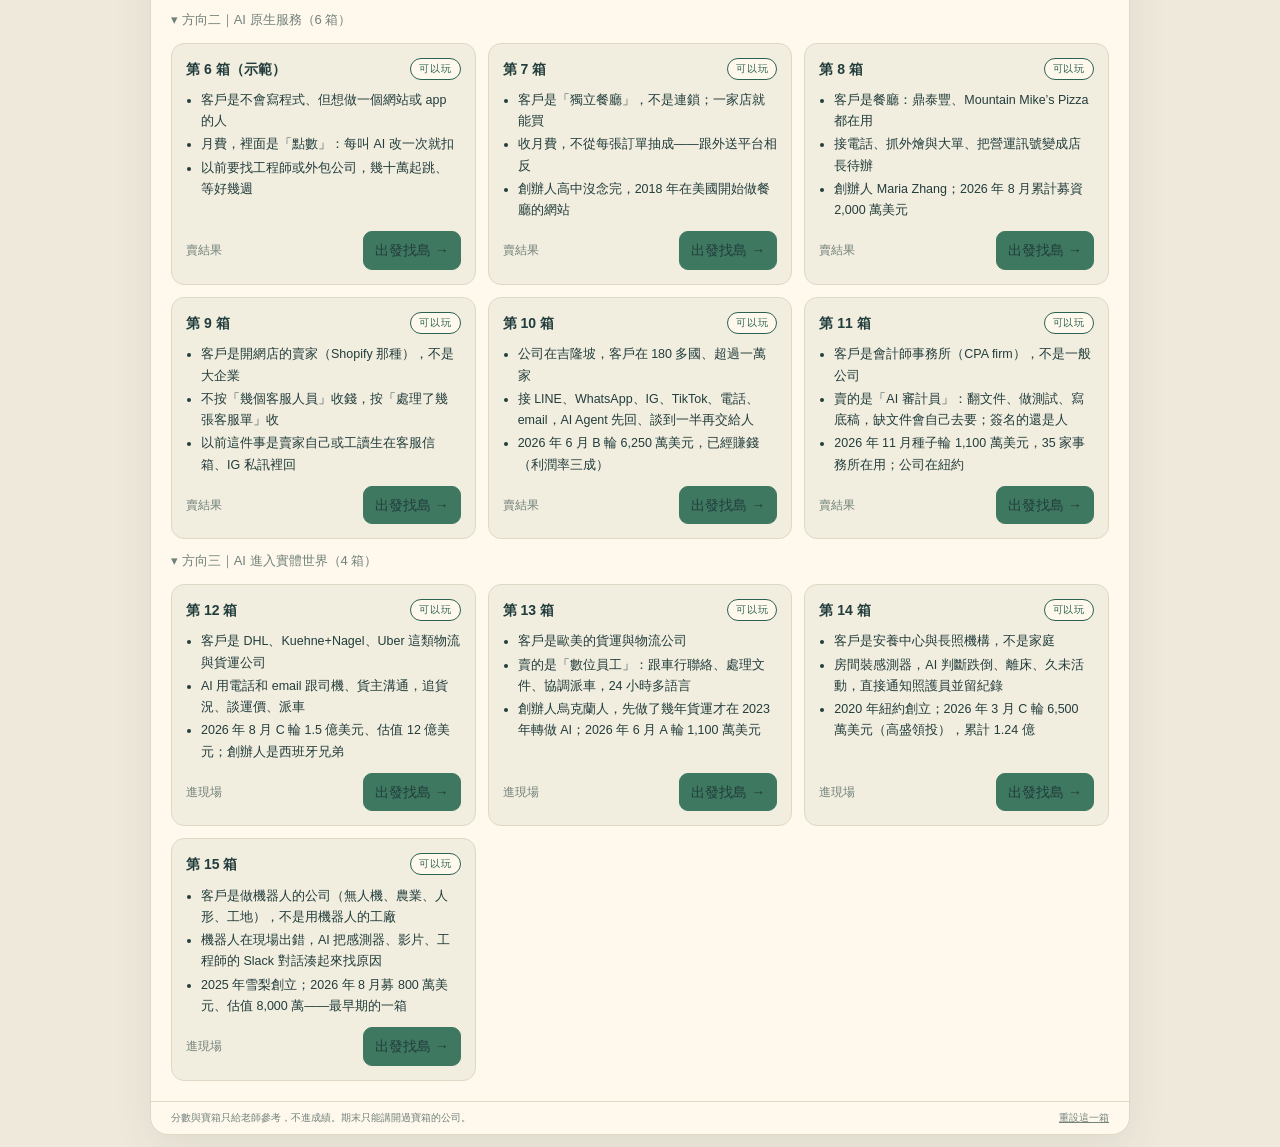
==== commit e3b28197: "小船改成橘帆 SVG，手機上也看得到 Co-Authored-By: Claude Fable 5.1 <noreply@anthropic.com> Claude-Session: https://" ====
--- a/islands.html
+++ b/islands.html
@@ -1,5 +1,5 @@
 <!doctype html><html lang="zh-Hant"><head><meta charset="utf-8"><meta name="viewport" content="width=device-width, initial-scale=1"><title>AI 新創群島｜尋寶</title><meta name="description" content="Startup Journey Lab · AI 新創群島尋寶：選寶藏、找島、研究一家公司、答對三題開箱">
-<link rel="stylesheet" href="islands.css?v=20261114-boat"></head>
+<link rel="stylesheet" href="islands.css?v=20261114-boat2"></head>
 <body>
 <div id="harbor" data-speaker="student">
 <div class="game">
@@ -60,5 +60,5 @@
 </div>
 </div>
 <script src="config.js"></script>
-<script type="module" src="islands.js?v=20261114-boat"></script>
+<script type="module" src="islands.js?v=20261114-boat2"></script>
 </body></html>
--- a/islands.css
+++ b/islands.css
@@ -104,12 +104,12 @@
 #harbor .ov-pin.wrong{opacity:.45}#harbor .ov-pin.wrong .ov-label{text-decoration:line-through}
 @keyframes ovpulse{0%,100%{box-shadow:0 0 0 0 #ffd16688}50%{box-shadow:0 0 0 8px #ffd16600}}
 #harbor.port .character.player,#harbor.port .npc-teacher{display:none!important}
-#harbor .ov-boat{position:absolute;z-index:4;transform:translate(-50%,-50%);font-size:34px;line-height:1;filter:drop-shadow(0 3px 4px #0009);pointer-events:none;transition:left 1.1s ease-in-out,top 1.1s ease-in-out;animation:ovbob 1.8s ease-in-out infinite}
+#harbor .ov-boat{position:absolute;z-index:4;transform:translate(-50%,-50%);width:58px;height:50px;line-height:0;filter:drop-shadow(0 0 3px #fff) drop-shadow(0 4px 5px #0009);pointer-events:none;transition:left 1.1s ease-in-out,top 1.1s ease-in-out;animation:ovbob 1.8s ease-in-out infinite}
 #harbor .ov-boat.flip{transform:translate(-50%,-50%) scaleX(-1)}
 #harbor .ov-boat.sailing{animation:ovsail .5s ease-in-out infinite}
 #harbor .overview.sailing .ov-pin{pointer-events:none}
 @keyframes ovbob{0%,100%{margin-top:0}50%{margin-top:-3px}}
 @keyframes ovsail{0%,100%{margin-top:0;rotate:-4deg}50%{margin-top:-4px;rotate:4deg}}
 @media(prefers-reduced-motion:reduce){#harbor .ov-boat{transition:none;animation:none}}
-@media(max-width:650px){#harbor .ov-boat{font-size:24px}}
+@media(max-width:650px){#harbor .ov-boat{width:42px;height:36px}}
 @media(max-width:650px){#harbor .ov-pin{gap:16px}#harbor .ov-pin .ov-label{font-size:10px;padding:2px 6px}#harbor .ov-pin .ov-label small{display:none}#harbor .ov-pin .ov-dot{width:11px;height:11px}}
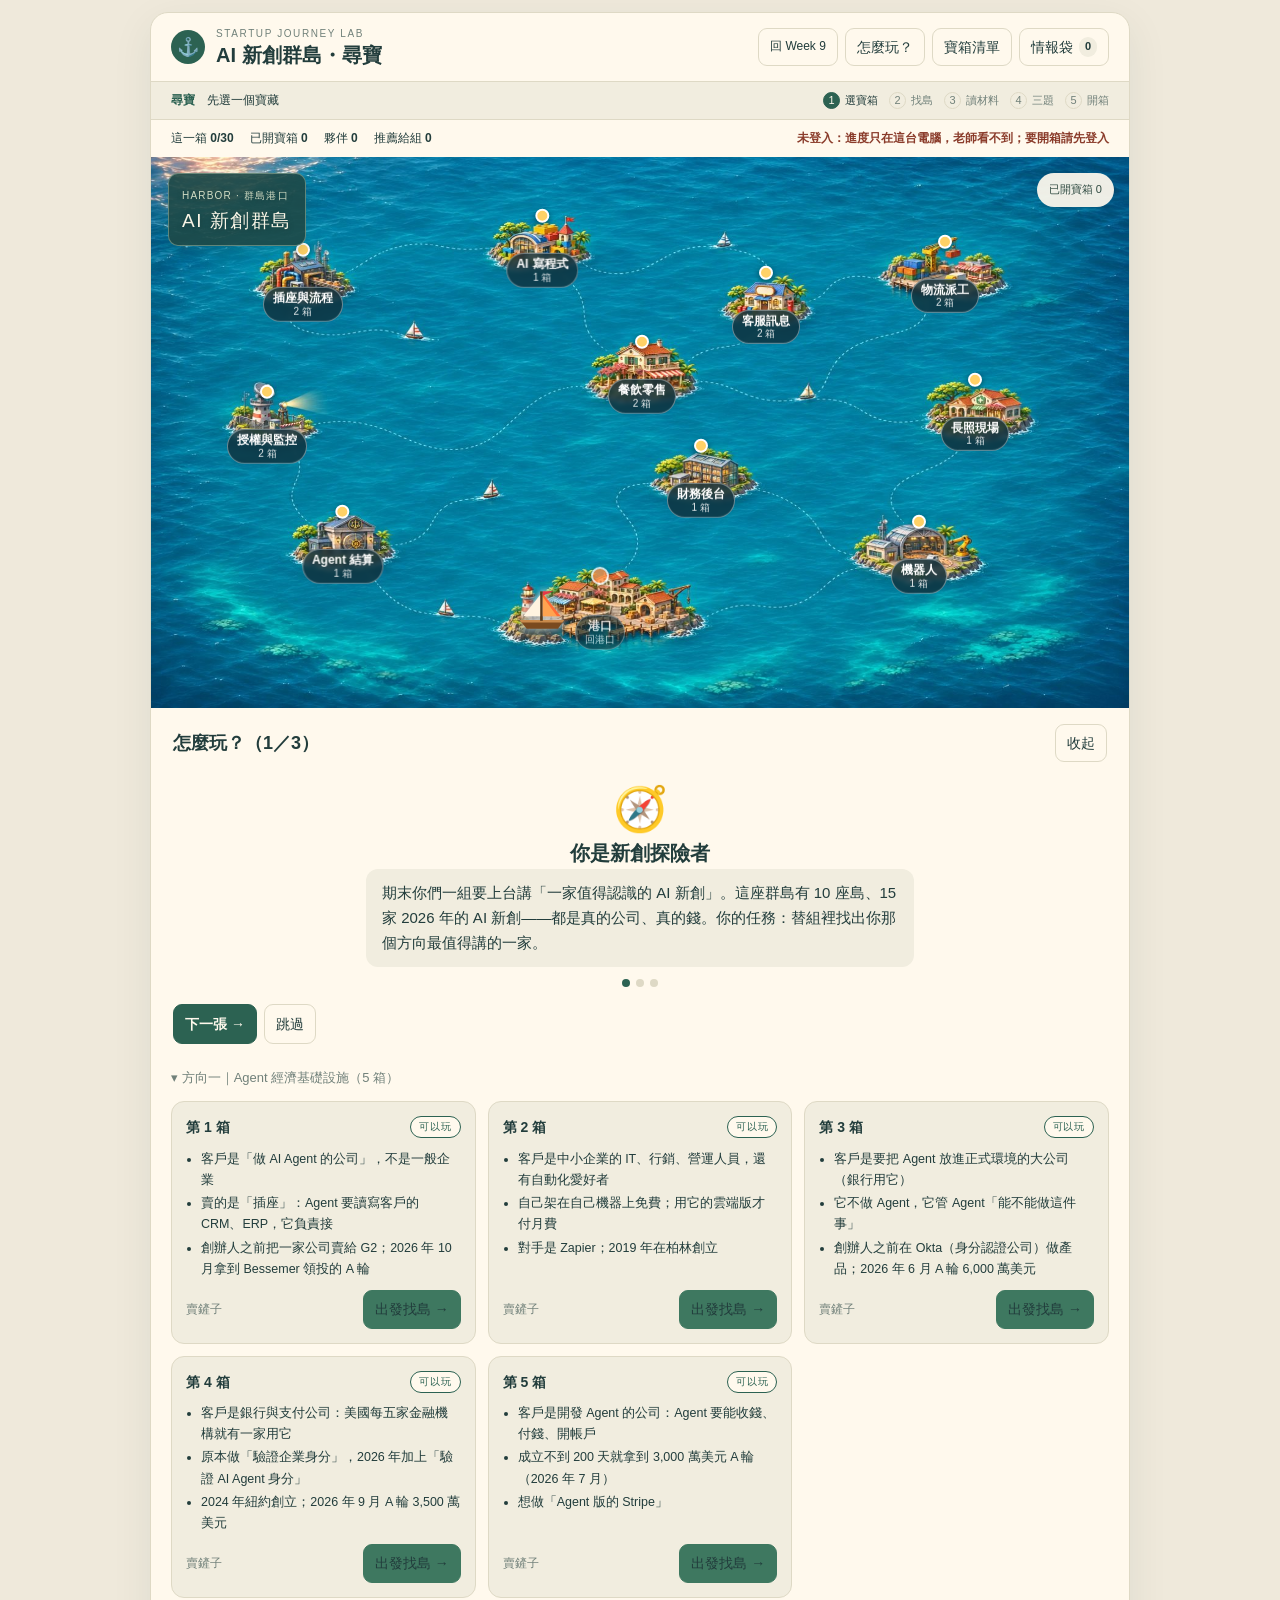
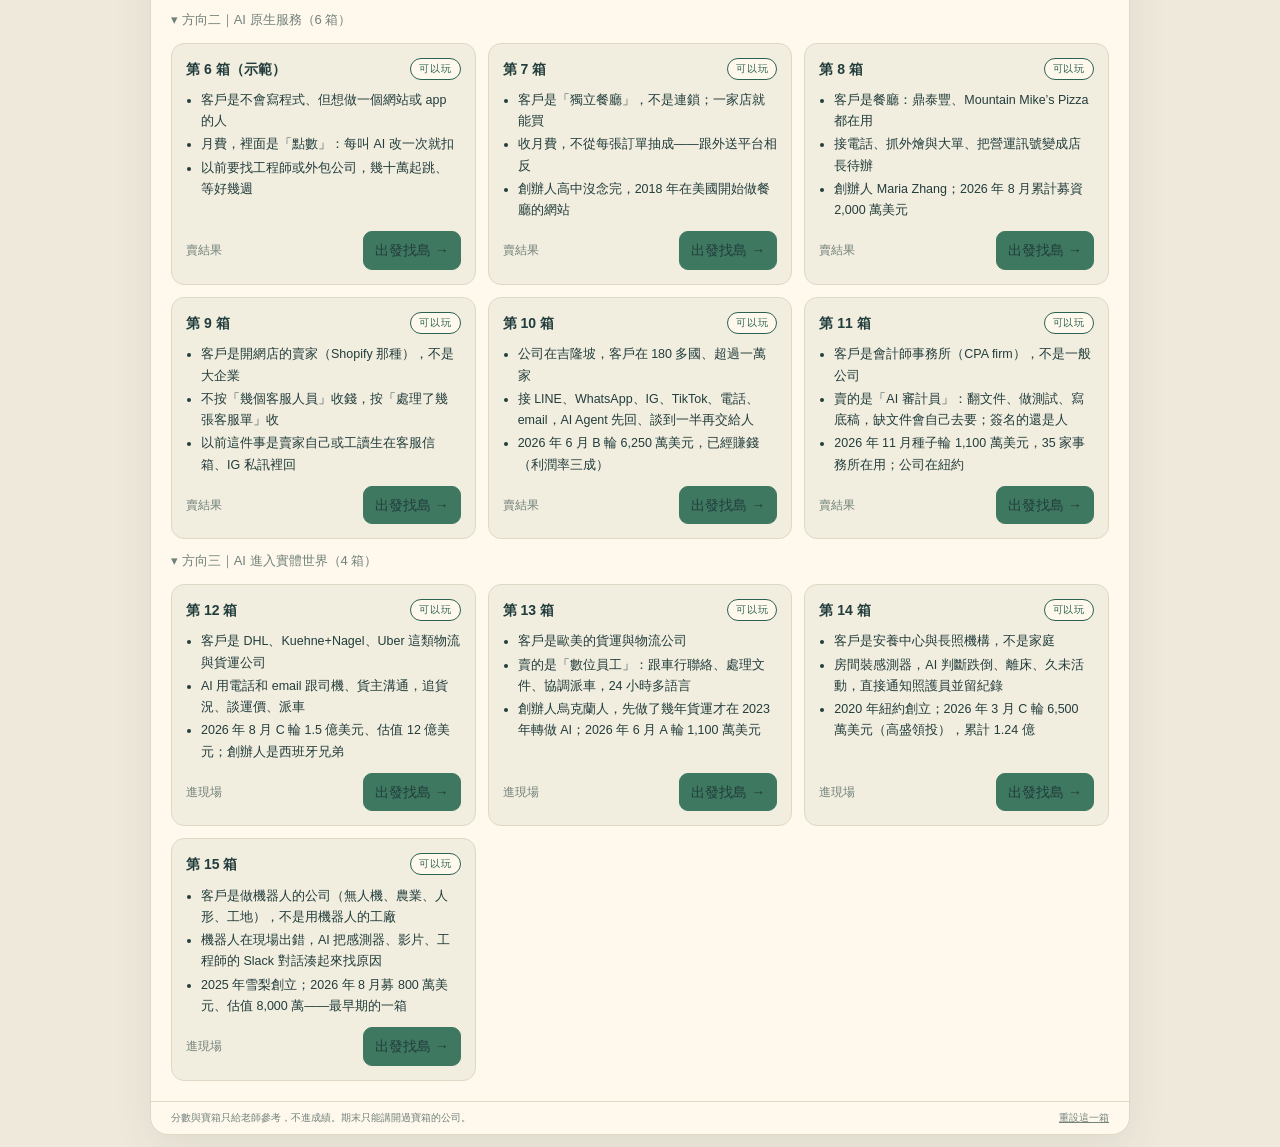
==== commit 329d98aa: "小船停靠位置移到島的左邊海面，不蓋島名 Co-Authored-By: Claude Fable 5.1 <noreply@anthropic.com> Claude-Session: https:/" ====
--- a/islands.html
+++ b/islands.html
@@ -1,5 +1,5 @@
 <!doctype html><html lang="zh-Hant"><head><meta charset="utf-8"><meta name="viewport" content="width=device-width, initial-scale=1"><title>AI 新創群島｜尋寶</title><meta name="description" content="Startup Journey Lab · AI 新創群島尋寶：選寶藏、找島、研究一家公司、答對三題開箱">
-<link rel="stylesheet" href="islands.css?v=20261114-boat2"></head>
+<link rel="stylesheet" href="islands.css?v=20261114-boat3"></head>
 <body>
 <div id="harbor" data-speaker="student">
 <div class="game">
@@ -60,5 +60,5 @@
 </div>
 </div>
 <script src="config.js"></script>
-<script type="module" src="islands.js?v=20261114-boat2"></script>
+<script type="module" src="islands.js?v=20261114-boat3"></script>
 </body></html>
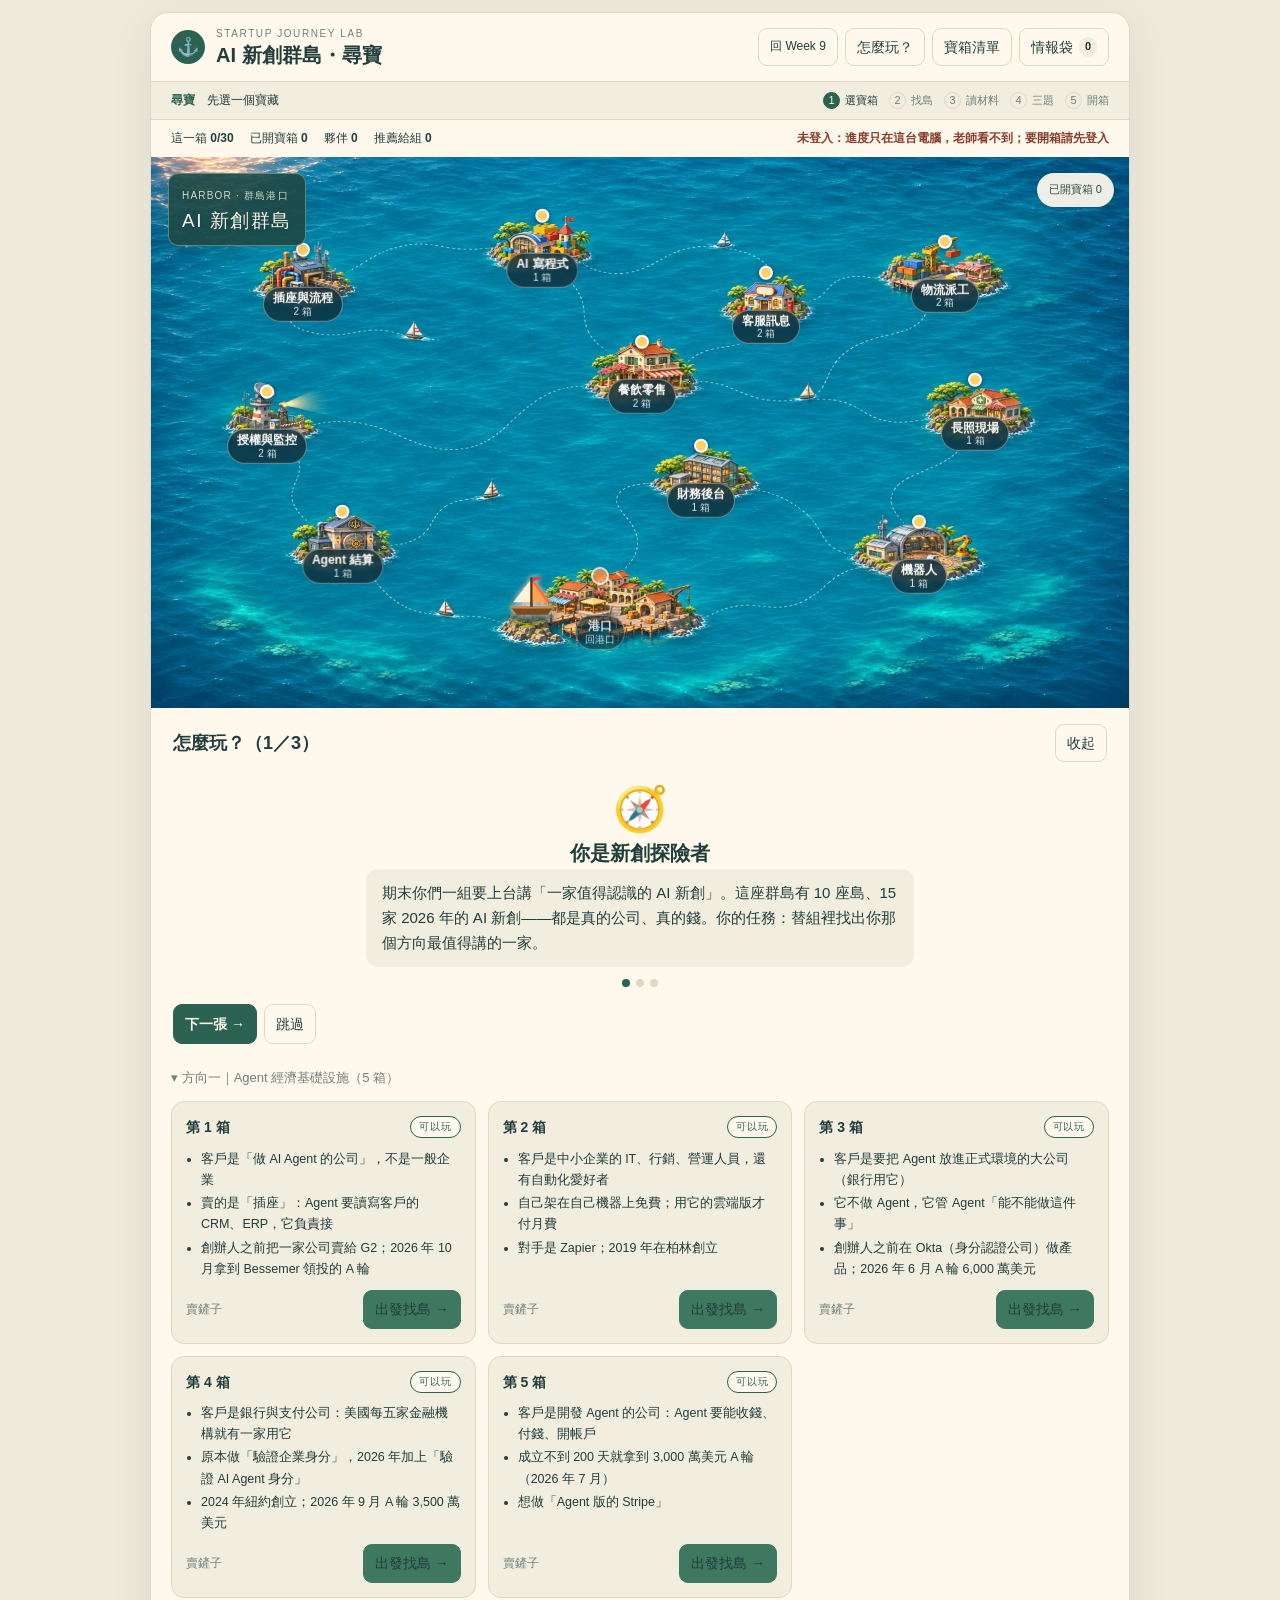
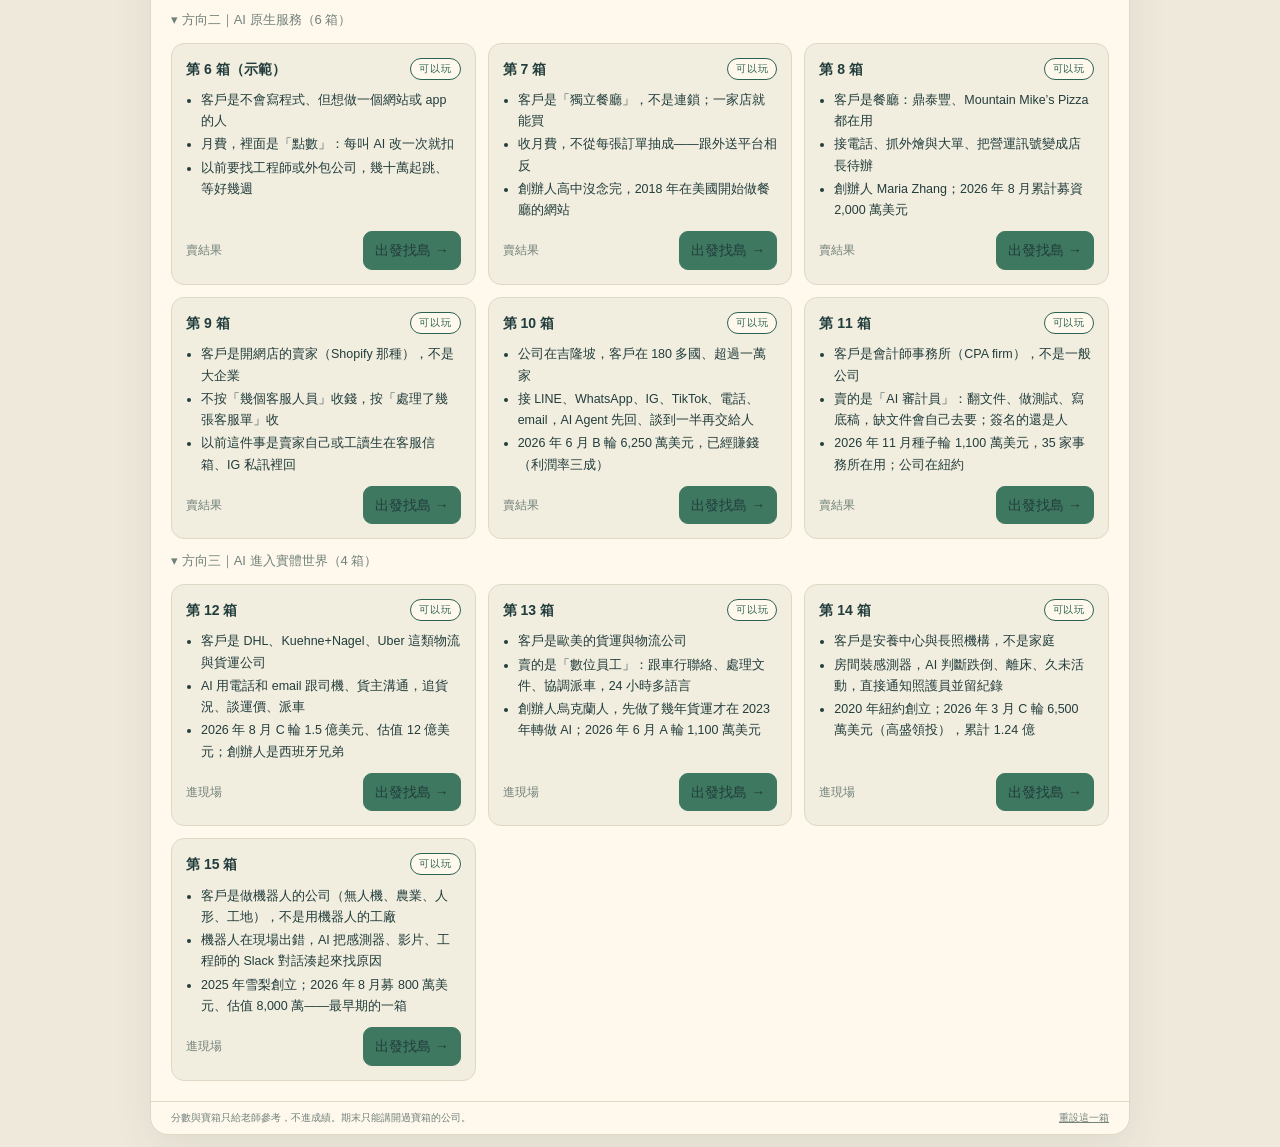
==== commit dab1cf1f: "小船停靠點再往左上微調，手機不碰島名 Co-Authored-By: Claude Fable 5.1 <noreply@anthropic.com> Claude-Session: https://" ====
--- a/islands.html
+++ b/islands.html
@@ -1,5 +1,5 @@
 <!doctype html><html lang="zh-Hant"><head><meta charset="utf-8"><meta name="viewport" content="width=device-width, initial-scale=1"><title>AI 新創群島｜尋寶</title><meta name="description" content="Startup Journey Lab · AI 新創群島尋寶：選寶藏、找島、研究一家公司、答對三題開箱">
-<link rel="stylesheet" href="islands.css?v=20261114-boat3"></head>
+<link rel="stylesheet" href="islands.css?v=20261114-boat4"></head>
 <body>
 <div id="harbor" data-speaker="student">
 <div class="game">
@@ -60,5 +60,5 @@
 </div>
 </div>
 <script src="config.js"></script>
-<script type="module" src="islands.js?v=20261114-boat3"></script>
+<script type="module" src="islands.js?v=20261114-boat4"></script>
 </body></html>
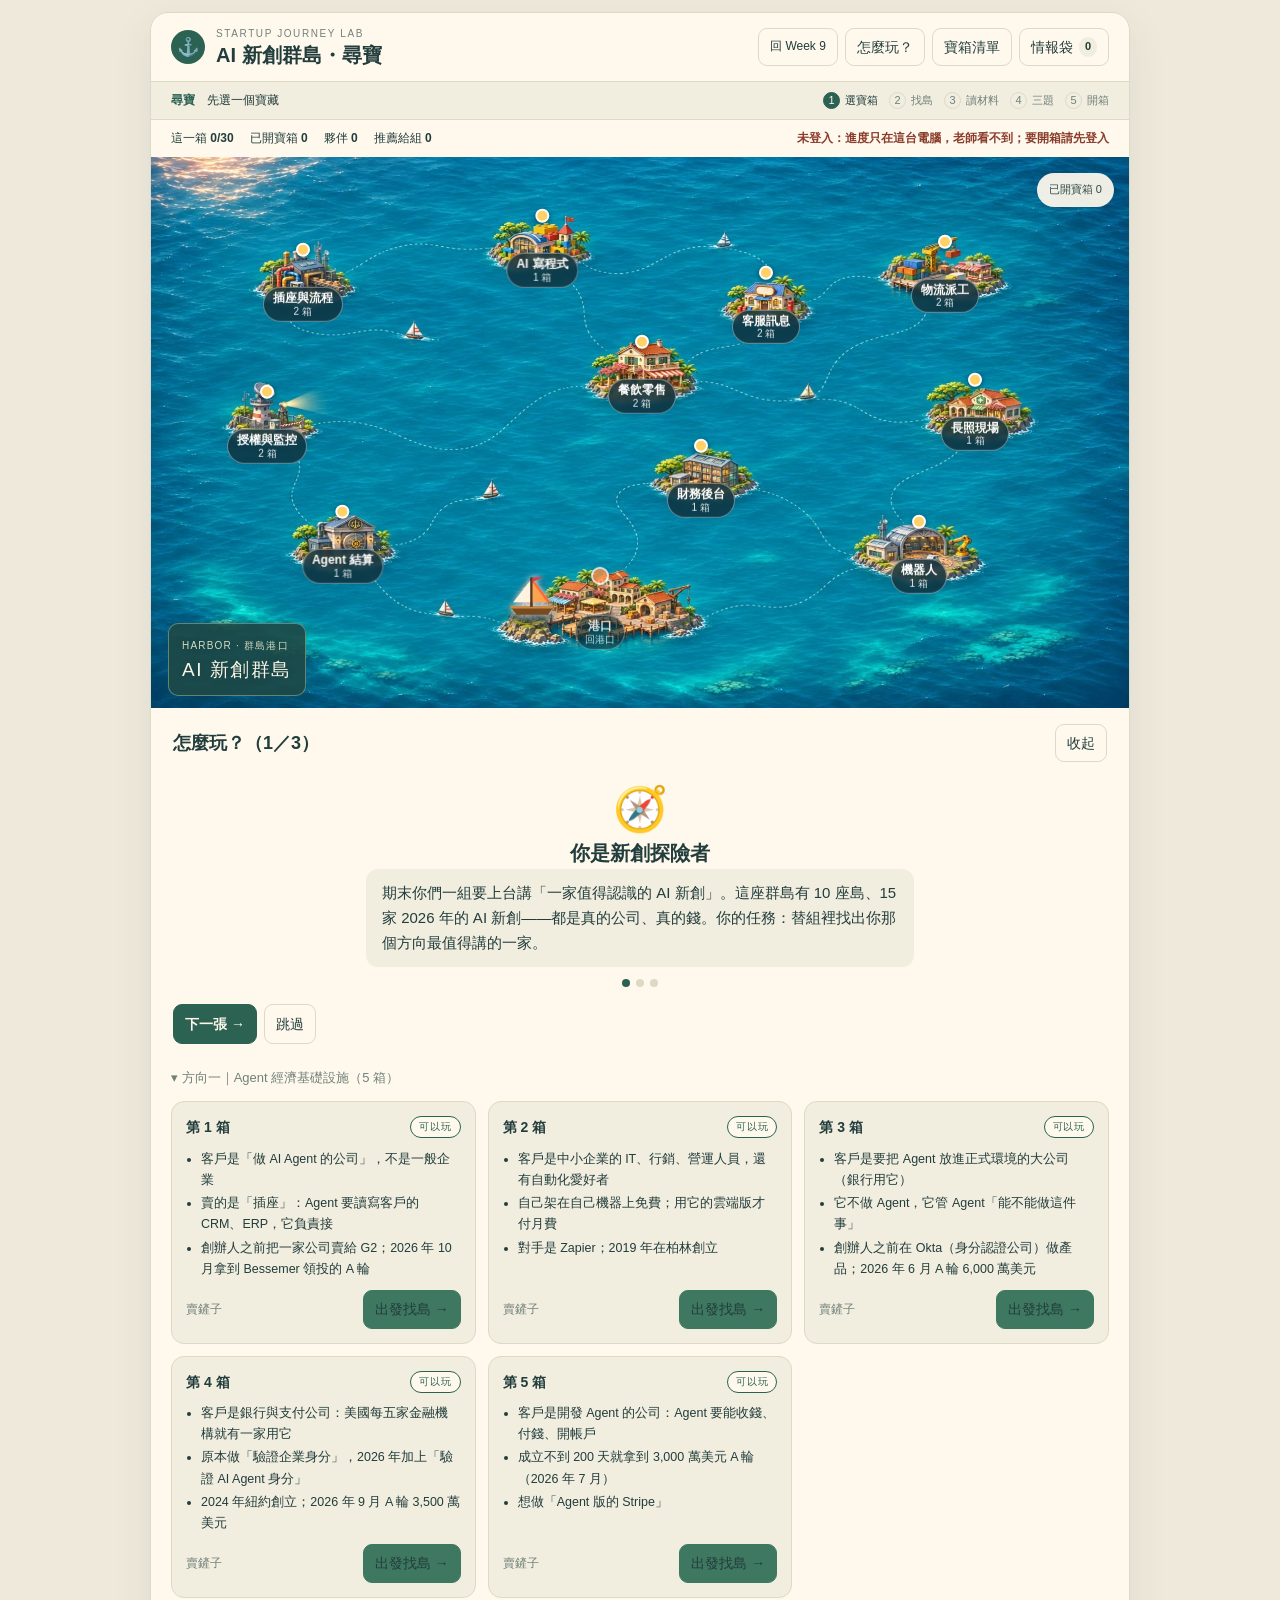
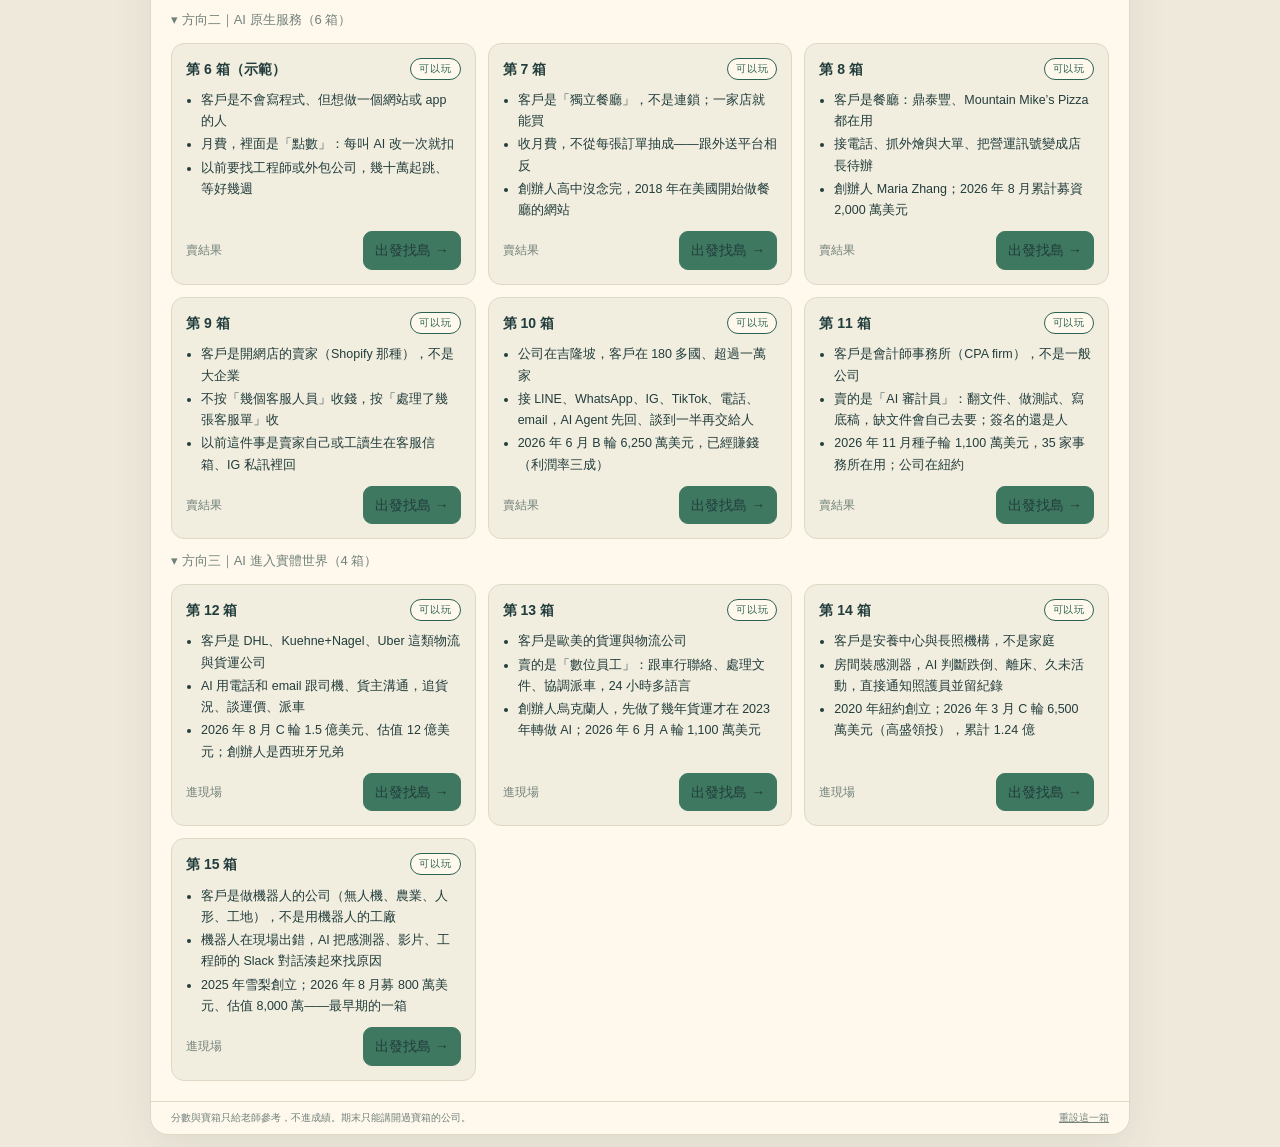
==== commit 6ced926e: "總覽圖時章節牌移到左下，不蓋島 1 與小船 Co-Authored-By: Claude Fable 5.1 <noreply@anthropic.com> Claude-Session: https" ====
--- a/islands.html
+++ b/islands.html
@@ -1,5 +1,5 @@
 <!doctype html><html lang="zh-Hant"><head><meta charset="utf-8"><meta name="viewport" content="width=device-width, initial-scale=1"><title>AI 新創群島｜尋寶</title><meta name="description" content="Startup Journey Lab · AI 新創群島尋寶：選寶藏、找島、研究一家公司、答對三題開箱">
-<link rel="stylesheet" href="islands.css?v=20261114-boat4"></head>
+<link rel="stylesheet" href="islands.css?v=20261114-boat5"></head>
 <body>
 <div id="harbor" data-speaker="student">
 <div class="game">
@@ -60,5 +60,5 @@
 </div>
 </div>
 <script src="config.js"></script>
-<script type="module" src="islands.js?v=20261114-boat4"></script>
+<script type="module" src="islands.js?v=20261114-boat5"></script>
 </body></html>
--- a/islands.css
+++ b/islands.css
@@ -111,5 +111,7 @@
 @keyframes ovbob{0%,100%{margin-top:0}50%{margin-top:-3px}}
 @keyframes ovsail{0%,100%{margin-top:0;rotate:-4deg}50%{margin-top:-4px;rotate:4deg}}
 @media(prefers-reduced-motion:reduce){#harbor .ov-boat{transition:none;animation:none}}
+#harbor.port .chapter{top:auto;bottom:12px}/* 總覽圖時章節牌移到左下，不蓋島 1 與小船 */
+@media(max-width:650px){#harbor.port .chapter{bottom:8px}}
 @media(max-width:650px){#harbor .ov-boat{width:42px;height:36px}}
 @media(max-width:650px){#harbor .ov-pin{gap:16px}#harbor .ov-pin .ov-label{font-size:10px;padding:2px 6px}#harbor .ov-pin .ov-label small{display:none}#harbor .ov-pin .ov-dot{width:11px;height:11px}}
